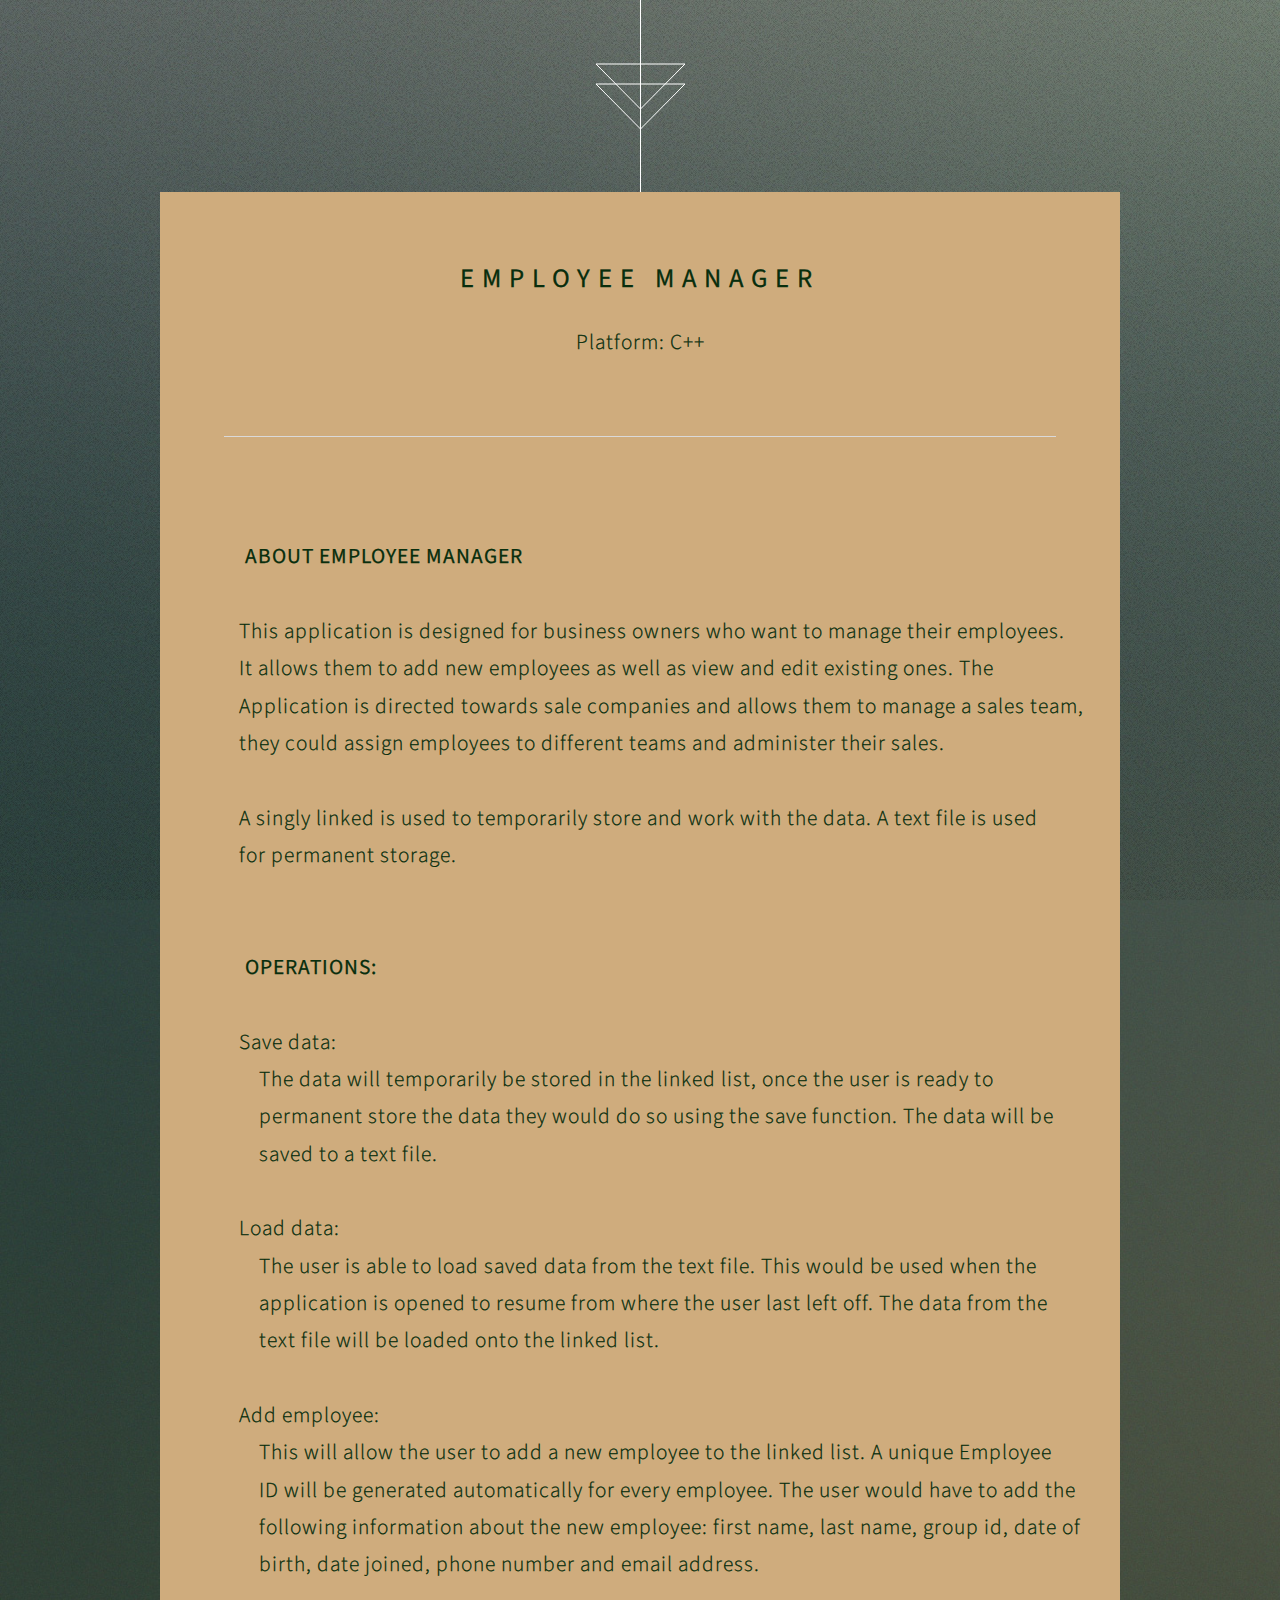
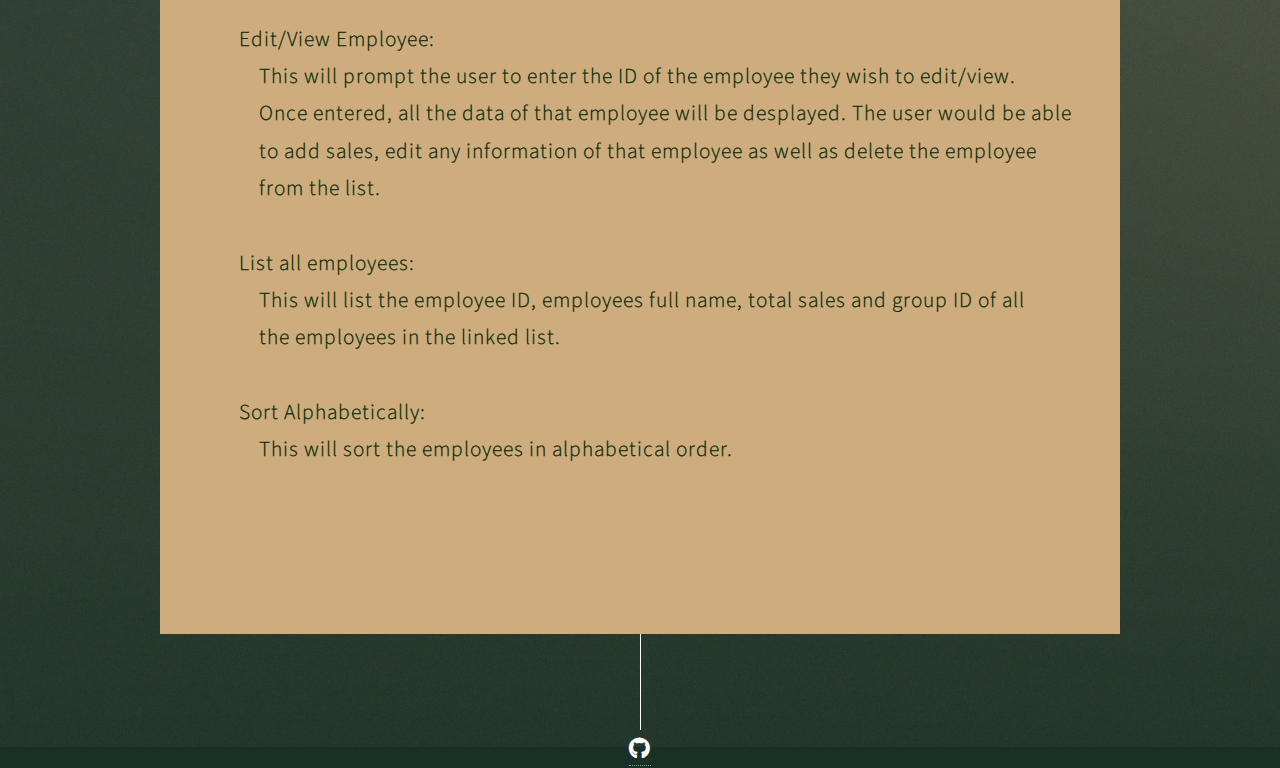
==== employeeManager.html @ 49822e74 "Add files via upload" ====
<!DOCTYPE HTML>
<!--
	Overflow by HTML5 UP
	html5up.net | @ajlkn
	Free for personal and commercial use under the CCA 3.0 license (html5up.net/license)
-->
<html>
	<head>
		<title>Zakim Javer</title>
		<meta charset="utf-8" />
		<meta name="viewport" content="width=device-width, initial-scale=1, user-scalable=no" />
		<link rel="stylesheet" href="assets/css/main.css" />
		<noscript><link rel="stylesheet" href="assets/css/noscript.css" /></noscript>
	</head>
	<body class="is-preload">

        <article class="container box style3">
            <header>
                <h2>Employee Manager</h2>
            </header>
            <section>
                <header>
                    <p>
                        Platform: C++
                    </p>
                </header>
					<hr />
            <article class="container box1 style1 right" style="margin-top: -2em;"> 
                <pre style="margin-left: -7em;">
                    <h4 style="margin-left: 5em;">About Employee Manager</h4>
                    This application is designed for business owners who want to manage their employees. 
                    It allows them to add new employees as well as view and edit existing ones. The 
                    Application is directed towards sale companies and allows them to manage a sales team, 
                    they could assign employees to different teams and administer their sales.

                    A singly linked is used to temporarily store and work with the data. A text file is used 
                    for permanent storage.

                    <h5 style="margin-left: 5em;">Operations:</h5>
                    Save data:
                        The data will temporarily be stored in the linked list, once the user is ready to 
                        permanent store the data they would do so using the save function. The data will be
                        saved to a text file. 

                    Load data:
                        The user is able to load saved data from the text file. This would be used when the
                        application is opened to resume from where the user last left off. The data from the 
                        text file will be loaded onto the linked list.

                    Add employee:
                        This will allow the user to add a new employee to the linked list. A unique Employee
                        ID will be generated automatically for every employee. The user would have to add the
                        following information about the new employee: first name, last name, group id, date of
                        birth, date joined, phone number and email address. 

                    Edit/View Employee:
                        This will prompt the user to enter the ID of the employee they wish to edit/view. 
                        Once entered, all the data of that employee will be desplayed. The user would be able
                        to add sales, edit any information of that employee as well as delete the employee 
                        from the list.
                         
                    List all employees:
                        This will list the employee ID, employees full name, total sales and group ID of all 
                        the employees in the linked list.

                    Sort Alphabetically:
                        This will sort the employees in alphabetical order.
                </pre>

            </article>
            

            
        </article>

        <section id="footer">
            <a href="https://github.com/ZakimJaver/EmployeeManager.git" class="icon brands fa-github"><span class="label">Github Link</span></a>
        </section>

        <!-- Scripts -->
			<script src="assets/js/jquery.min.js"></script>
			<script src="assets/js/jquery.scrolly.min.js"></script>
			<script src="assets/js/jquery.poptrox.min.js"></script>
			<script src="assets/js/browser.min.js"></script>
			<script src="assets/js/breakpoints.min.js"></script>
			<script src="assets/js/util.js"></script>
			<script src="assets/js/main.js"></script>
    </body>
</html>
---- assets/css/main.css ----
@import url("https://fonts.googleapis.com/css?family=Source+Sans+Pro:300,300italic,400,600");
@import url("fontawesome-all.min.css");

/*
	Overflow by HTML5 UP
	html5up.net | @ajlkn
	Free for personal and commercial use under the CCA 3.0 license (html5up.net/license)
*/

html, body, div, span, applet, object,
iframe, h1, h2, h3, h4, h5, h6, p, blockquote,
pre, a, abbr, acronym, address, big, cite,
code, del, dfn, em, img, ins, kbd, q, s, samp,
small, strike, strong, sub, sup, tt, var, b,
u, i, center, dl, dt, dd, ol, ul, li, fieldset,
form, label, legend, table, caption, tbody,
tfoot, thead, tr, th, td, article, aside,
canvas, details, embed, figure, figcaption,
footer, header, hgroup, menu, nav, output, ruby,
section, summary, time, mark, audio, video {
	margin: 0;
	padding: 0;
	border: 0;
	font-size: 80%;
	font: inherit;
	vertical-align: baseline;}

article, aside, details, figcaption, figure,
footer, header, hgroup, menu, nav, section {
	display: block;}
body {
	line-height: 1;
}

.centerImage{
	display: inline-block, block;
	margin-left: 15%;
	margin-right: 60%;
	width: 25%;
	box-align: left;
}

ol, ul {
	list-style: none;
}

blockquote, q {
	quotes: none;
}

	blockquote:before, blockquote:after, q:before, q:after {
		content: '';
		content: none;
	}

table {
	border-collapse: collapse;
	border-spacing: 0;
}

body {
	-webkit-text-size-adjust: none;
}

mark {
	background-color: transparent;
	color: inherit;
}

input::-moz-focus-inner {
	border: 0;
	padding: 0;
}

input, select, textarea {
	-moz-appearance: none;
	-webkit-appearance: none;
	-ms-appearance: none;
	appearance: none;
}

/* Basic */

	html {
		box-sizing: border-box;
	}

	*, *:before, *:after {
		box-sizing: inherit;
	}

	body {
		background-color: #183026;
		background-image: url("images/overlay.png"), url("../../images/bg.jpg");
		background-repeat: repeat, no-repeat;
		background-size: auto, cover;
		background-position: top left, center 0;
		background-attachment: fixed, fixed;
		font-family: 'Source Sans Pro', sans-serif;
		font-size: 18pt;
		line-height: 1.75em;
		font-weight: 300;
		letter-spacing: 1px;
		color: #082e0d;
		text-shadow: 0 0 0.5px rgba(58, 57, 57, 0.25);
		-webkit-text-stroke: 0.25px;
	}

		body.is-scroll {
			background-attachment: scroll, scroll;
			background-size: auto, 100% auto;
		}

		body.is-preload *, body.is-preload *:before, body.is-preload *:after {
			-moz-animation: none !important;
			-webkit-animation: none !important;
			-ms-animation: none !important;
			animation: none !important;
			-moz-transition: none !important;
			-webkit-transition: none !important;
			-ms-transition: none !important;
			transition: none !important;
		}

	input, textarea, select {
		font-family: 'Source Sans Pro', sans-serif;
		font-size: 18pt;
		line-height: 1.75em;
		font-weight: 300;
		letter-spacing: 1px;
		color: #3a3939;
		text-shadow: 0 0 0.5px rgba(58, 57, 57, 0.25);
		-webkit-text-stroke: 0.25px;
	}

	h1, h2, h3, h4, h5, h6 {
		font-weight: 400;
		text-transform: uppercase;
		line-height: 1.75em;
	}

	h1 a, h2 a, h3 a, h4 a, h5 a, h6 a {
		color: inherit;
		text-decoration: none;
	}

	h2 {
		font-size: 1.25em;
		letter-spacing: 8px;
	}

	h3 {
		font-size: 1em;
		letter-spacing: 5px;
	}

	strong, b {
		font-weight: 400;
	}

	em, i {
		font-style: italic;
	}

	a {
		-moz-transition: border-color 0.35s ease-in-out, color 0.35s ease-in-out;
		-webkit-transition: border-color 0.35s ease-in-out, color 0.35s ease-in-out;
		-ms-transition: border-color 0.35s ease-in-out, color 0.35s ease-in-out;
		transition: border-color 0.35s ease-in-out, color 0.35s ease-in-out;
		color: #35b88f;
		text-shadow: 0 0 0.5px rgba(53, 184, 143, 0.25);
		text-decoration: none;
		border-bottom: dotted 1px rgba(53, 184, 143, 0.5);
	}

		a:hover {
			border-bottom-color: rgba(53, 184, 143, 0);
		}

	sub {
		position: relative;
		top: 0.5em;
		font-size: 0.8em;
	}

	sup {
		position: relative;
		top: -0.5em;
		font-size: 0.8em;
	}

	hr {
		border: 0;
		border-top: solid 1px #dad9d9;
		margin: 2em 0 2em 0;
	}

	blockquote {
		border-left: solid 0.5em #eae9e9;
		padding: 1em 0 1em 2em;
		font-style: italic;
	}

	p, ul, ol, dl, table {
		margin-bottom: 1em;
	}

	header {
		margin-bottom: 1em;
	}

		header p {
			display: block;
			margin: 0.5em 0 0 0;
			padding: 0 0 1.5em 0;
		}

	footer {
		margin-top: 1em;
	}

	br.clear {
		clear: both;
	}

/* Container */

	.container {
		margin: 0 auto;
		max-width: 100%;
		width: 1140px;
	}

		@media screen and (max-width: 1680px) {

			.container {
				width: 960px;
			}

		}

		@media screen and (max-width: 1080px) {

			.container {
				width: 95%;
			}

		}

/* Row */

	.row {
		display: flex;
		flex-wrap: wrap;
		box-sizing: border-box;
		align-items: stretch;
	}

		.row > * {
			box-sizing: border-box;
		}

		.row.gtr-uniform > * > :last-child {
			margin-bottom: 0;
		}

		.row.aln-left {
			justify-content: flex-start;
		}

		.row.aln-center {
			justify-content: center;
		}

		.row.aln-right {
			justify-content: flex-end;
		}

		.row.aln-top {
			align-items: flex-start;
		}

		.row.aln-middle {
			align-items: center;
		}

		.row.aln-bottom {
			align-items: flex-end;
		}

		.row > .imp {
			order: -1;
		}

		.row > .col-1 {
			width: 8.33333%;
		}

		.row > .off-1 {
			margin-left: 8.33333%;
		}

		.row > .col-2 {
			width: 16.66667%;
		}

		.row > .off-2 {
			margin-left: 16.66667%;
		}

		.row > .col-3 {
			width: 25%;
		}

		.row > .off-3 {
			margin-left: 25%;
		}

		.row > .col-4 {
			width: 33.33333%;
		}

		.row > .off-4 {
			margin-left: 33.33333%;
		}

		.row > .col-5 {
			width: 41.66667%;
		}

		.row > .off-5 {
			margin-left: 41.66667%;
		}

		.row > .col-6 {
			width: 50%;
		}

		.row > .off-6 {
			margin-left: 50%;
		}

		.row > .col-7 {
			width: 58.33333%;
		}

		.row > .off-7 {
			margin-left: 58.33333%;
		}

		.row > .col-8 {
			width: 66.66667%;
		}

		.row > .off-8 {
			margin-left: 66.66667%;
		}

		.row > .col-9 {
			width: 75%;
		}

		.row > .off-9 {
			margin-left: 75%;
		}

		.row > .col-10 {
			width: 83.33333%;
		}

		.row > .off-10 {
			margin-left: 83.33333%;
		}

		.row > .col-11 {
			width: 91.66667%;
		}

		.row > .off-11 {
			margin-left: 91.66667%;
		}

		.row > .col-12 {
			width: 100%;
		}

		.row > .off-12 {
			margin-left: 100%;
		}

		.row.gtr-0 {
			margin-top: 0px;
			margin-left: 0px;
		}

			.row.gtr-0 > * {
				padding: 0px 0 0 0px;
			}

			.row.gtr-0.gtr-uniform {
				margin-top: 0px;
			}

				.row.gtr-0.gtr-uniform > * {
					padding-top: 0px;
				}

		.row.gtr-25 {
			margin-top: -10px;
			margin-left: -10px;
		}

			.row.gtr-25 > * {
				padding: 10px 0 0 10px;
			}

			.row.gtr-25.gtr-uniform {
				margin-top: -10px;
			}

				.row.gtr-25.gtr-uniform > * {
					padding-top: 10px;
				}

		.row.gtr-50 {
			margin-top: -20px;
			margin-left: -20px;
		}

			.row.gtr-50 > * {
				padding: 20px 0 0 20px;
			}

			.row.gtr-50.gtr-uniform {
				margin-top: -20px;
			}

				.row.gtr-50.gtr-uniform > * {
					padding-top: 20px;
				}

		.row {
			margin-top: -40px;
			margin-left: -40px;
		}

			.row > * {
				padding: 40px 0 0 40px;
			}

			.row.gtr-uniform {
				margin-top: -40px;
			}

				.row.gtr-uniform > * {
					padding-top: 40px;
				}

		.row.gtr-150 {
			margin-top: -60px;
			margin-left: -60px;
		}

			.row.gtr-150 > * {
				padding: 60px 0 0 60px;
			}

			.row.gtr-150.gtr-uniform {
				margin-top: -60px;
			}

				.row.gtr-150.gtr-uniform > * {
					padding-top: 60px;
				}

		.row.gtr-200 {
			margin-top: -80px;
			margin-left: -80px;
		}

			.row.gtr-200 > * {
				padding: 80px 0 0 80px;
			}

			.row.gtr-200.gtr-uniform {
				margin-top: -80px;
			}

				.row.gtr-200.gtr-uniform > * {
					padding-top: 80px;
				}

		@media screen and (max-width: 1680px) {

			.row {
				display: flex;
				flex-wrap: wrap;
				box-sizing: border-box;
				align-items: stretch;
			}

				.row > * {
					box-sizing: border-box;
				}

				.row.gtr-uniform > * > :last-child {
					margin-bottom: 0;
				}

				.row.aln-left {
					justify-content: flex-start;
				}

				.row.aln-center {
					justify-content: center;
				}

				.row.aln-right {
					justify-content: flex-end;
				}

				.row.aln-top {
					align-items: flex-start;
				}

				.row.aln-middle {
					align-items: center;
				}

				.row.aln-bottom {
					align-items: flex-end;
				}

				.row > .imp-wide {
					order: -1;
				}

				.row > .col-1-wide {
					width: 8.33333%;
				}

				.row > .off-1-wide {
					margin-left: 8.33333%;
				}

				.row > .col-2-wide {
					width: 16.66667%;
				}

				.row > .off-2-wide {
					margin-left: 16.66667%;
				}

				.row > .col-3-wide {
					width: 25%;
				}

				.row > .off-3-wide {
					margin-left: 25%;
				}

				.row > .col-4-wide {
					width: 33.33333%;
				}

				.row > .off-4-wide {
					margin-left: 33.33333%;
				}

				.row > .col-5-wide {
					width: 41.66667%;
				}

				.row > .off-5-wide {
					margin-left: 41.66667%;
				}

				.row > .col-6-wide {
					width: 50%;
				}

				.row > .off-6-wide {
					margin-left: 50%;
				}

				.row > .col-7-wide {
					width: 58.33333%;
				}

				.row > .off-7-wide {
					margin-left: 58.33333%;
				}

				.row > .col-8-wide {
					width: 66.66667%;
				}

				.row > .off-8-wide {
					margin-left: 66.66667%;
				}

				.row > .col-9-wide {
					width: 75%;
				}

				.row > .off-9-wide {
					margin-left: 75%;
				}

				.row > .col-10-wide {
					width: 83.33333%;
				}

				.row > .off-10-wide {
					margin-left: 83.33333%;
				}

				.row > .col-11-wide {
					width: 91.66667%;
				}

				.row > .off-11-wide {
					margin-left: 91.66667%;
				}

				.row > .col-12-wide {
					width: 100%;
				}

				.row > .off-12-wide {
					margin-left: 100%;
				}

				.row.gtr-0 {
					margin-top: 0px;
					margin-left: 0px;
				}

					.row.gtr-0 > * {
						padding: 0px 0 0 0px;
					}

					.row.gtr-0.gtr-uniform {
						margin-top: 0px;
					}

						.row.gtr-0.gtr-uniform > * {
							padding-top: 0px;
						}

				.row.gtr-25 {
					margin-top: -10px;
					margin-left: -10px;
				}

					.row.gtr-25 > * {
						padding: 10px 0 0 10px;
					}

					.row.gtr-25.gtr-uniform {
						margin-top: -10px;
					}

						.row.gtr-25.gtr-uniform > * {
							padding-top: 10px;
						}

				.row.gtr-50 {
					margin-top: -20px;
					margin-left: -20px;
				}

					.row.gtr-50 > * {
						padding: 20px 0 0 20px;
					}

					.row.gtr-50.gtr-uniform {
						margin-top: -20px;
					}

						.row.gtr-50.gtr-uniform > * {
							padding-top: 20px;
						}

				.row {
					margin-top: -40px;
					margin-left: -40px;
				}

					.row > * {
						padding: 40px 0 0 40px;
					}

					.row.gtr-uniform {
						margin-top: -40px;
					}

						.row.gtr-uniform > * {
							padding-top: 40px;
						}

				.row.gtr-150 {
					margin-top: -60px;
					margin-left: -60px;
				}

					.row.gtr-150 > * {
						padding: 60px 0 0 60px;
					}

					.row.gtr-150.gtr-uniform {
						margin-top: -60px;
					}

						.row.gtr-150.gtr-uniform > * {
							padding-top: 60px;
						}

				.row.gtr-200 {
					margin-top: -80px;
					margin-left: -80px;
				}

					.row.gtr-200 > * {
						padding: 80px 0 0 80px;
					}

					.row.gtr-200.gtr-uniform {
						margin-top: -80px;
					}

						.row.gtr-200.gtr-uniform > * {
							padding-top: 80px;
						}

		}

		@media screen and (max-width: 1080px) {

			.row {
				display: flex;
				flex-wrap: wrap;
				box-sizing: border-box;
				align-items: stretch;
			}

				.row > * {
					box-sizing: border-box;
				}

				.row.gtr-uniform > * > :last-child {
					margin-bottom: 0;
				}

				.row.aln-left {
					justify-content: flex-start;
				}

				.row.aln-center {
					justify-content: center;
				}

				.row.aln-right {
					justify-content: flex-end;
				}

				.row.aln-top {
					align-items: flex-start;
				}

				.row.aln-middle {
					align-items: center;
				}

				.row.aln-bottom {
					align-items: flex-end;
				}

				.row > .imp-normal {
					order: -1;
				}

				.row > .col-1-normal {
					width: 8.33333%;
				}

				.row > .off-1-normal {
					margin-left: 8.33333%;
				}

				.row > .col-2-normal {
					width: 16.66667%;
				}

				.row > .off-2-normal {
					margin-left: 16.66667%;
				}

				.row > .col-3-normal {
					width: 25%;
				}

				.row > .off-3-normal {
					margin-left: 25%;
				}

				.row > .col-4-normal {
					width: 33.33333%;
				}

				.row > .off-4-normal {
					margin-left: 33.33333%;
				}

				.row > .col-5-normal {
					width: 41.66667%;
				}

				.row > .off-5-normal {
					margin-left: 41.66667%;
				}

				.row > .col-6-normal {
					width: 50%;
				}

				.row > .off-6-normal {
					margin-left: 50%;
				}

				.row > .col-7-normal {
					width: 58.33333%;
				}

				.row > .off-7-normal {
					margin-left: 58.33333%;
				}

				.row > .col-8-normal {
					width: 66.66667%;
				}

				.row > .off-8-normal {
					margin-left: 66.66667%;
				}

				.row > .col-9-normal {
					width: 75%;
				}

				.row > .off-9-normal {
					margin-left: 75%;
				}

				.row > .col-10-normal {
					width: 83.33333%;
				}

				.row > .off-10-normal {
					margin-left: 83.33333%;
				}

				.row > .col-11-normal {
					width: 91.66667%;
				}

				.row > .off-11-normal {
					margin-left: 91.66667%;
				}

				.row > .col-12-normal {
					width: 100%;
				}

				.row > .off-12-normal {
					margin-left: 100%;
				}

				.row.gtr-0 {
					margin-top: 0px;
					margin-left: 0px;
				}

					.row.gtr-0 > * {
						padding: 0px 0 0 0px;
					}

					.row.gtr-0.gtr-uniform {
						margin-top: 0px;
					}

						.row.gtr-0.gtr-uniform > * {
							padding-top: 0px;
						}

				.row.gtr-25 {
					margin-top: -10px;
					margin-left: -10px;
				}

					.row.gtr-25 > * {
						padding: 10px 0 0 10px;
					}

					.row.gtr-25.gtr-uniform {
						margin-top: -10px;
					}

						.row.gtr-25.gtr-uniform > * {
							padding-top: 10px;
						}

				.row.gtr-50 {
					margin-top: -20px;
					margin-left: -20px;
				}

					.row.gtr-50 > * {
						padding: 20px 0 0 20px;
					}

					.row.gtr-50.gtr-uniform {
						margin-top: -20px;
					}

						.row.gtr-50.gtr-uniform > * {
							padding-top: 20px;
						}

				.row {
					margin-top: -40px;
					margin-left: -40px;
				}

					.row > * {
						padding: 40px 0 0 40px;
					}

					.row.gtr-uniform {
						margin-top: -40px;
					}

						.row.gtr-uniform > * {
							padding-top: 40px;
						}

				.row.gtr-150 {
					margin-top: -60px;
					margin-left: -60px;
				}

					.row.gtr-150 > * {
						padding: 60px 0 0 60px;
					}

					.row.gtr-150.gtr-uniform {
						margin-top: -60px;
					}

						.row.gtr-150.gtr-uniform > * {
							padding-top: 60px;
						}

				.row.gtr-200 {
					margin-top: -80px;
					margin-left: -80px;
				}

					.row.gtr-200 > * {
						padding: 80px 0 0 80px;
					}

					.row.gtr-200.gtr-uniform {
						margin-top: -80px;
					}

						.row.gtr-200.gtr-uniform > * {
							padding-top: 80px;
						}

		}

		@media screen and (max-width: 840px) {

			.row {
				display: flex;
				flex-wrap: wrap;
				box-sizing: border-box;
				align-items: stretch;
			}

				.row > * {
					box-sizing: border-box;
				}

				.row.gtr-uniform > * > :last-child {
					margin-bottom: 0;
				}

				.row.aln-left {
					justify-content: flex-start;
				}

				.row.aln-center {
					justify-content: center;
				}

				.row.aln-right {
					justify-content: flex-end;
				}

				.row.aln-top {
					align-items: flex-start;
				}

				.row.aln-middle {
					align-items: center;
				}

				.row.aln-bottom {
					align-items: flex-end;
				}

				.row > .imp-narrow {
					order: -1;
				}

				.row > .col-1-narrow {
					width: 8.33333%;
				}

				.row > .off-1-narrow {
					margin-left: 8.33333%;
				}

				.row > .col-2-narrow {
					width: 16.66667%;
				}

				.row > .off-2-narrow {
					margin-left: 16.66667%;
				}

				.row > .col-3-narrow {
					width: 25%;
				}

				.row > .off-3-narrow {
					margin-left: 25%;
				}

				.row > .col-4-narrow {
					width: 33.33333%;
				}

				.row > .off-4-narrow {
					margin-left: 33.33333%;
				}

				.row > .col-5-narrow {
					width: 41.66667%;
				}

				.row > .off-5-narrow {
					margin-left: 41.66667%;
				}

				.row > .col-6-narrow {
					width: 50%;
				}

				.row > .off-6-narrow {
					margin-left: 50%;
				}

				.row > .col-7-narrow {
					width: 58.33333%;
				}

				.row > .off-7-narrow {
					margin-left: 58.33333%;
				}

				.row > .col-8-narrow {
					width: 66.66667%;
				}

				.row > .off-8-narrow {
					margin-left: 66.66667%;
				}

				.row > .col-9-narrow {
					width: 75%;
				}

				.row > .off-9-narrow {
					margin-left: 75%;
				}

				.row > .col-10-narrow {
					width: 83.33333%;
				}

				.row > .off-10-narrow {
					margin-left: 83.33333%;
				}

				.row > .col-11-narrow {
					width: 91.66667%;
				}

				.row > .off-11-narrow {
					margin-left: 91.66667%;
				}

				.row > .col-12-narrow {
					width: 100%;
				}

				.row > .off-12-narrow {
					margin-left: 100%;
				}

				.row.gtr-0 {
					margin-top: 0px;
					margin-left: 0px;
				}

					.row.gtr-0 > * {
						padding: 0px 0 0 0px;
					}

					.row.gtr-0.gtr-uniform {
						margin-top: 0px;
					}

						.row.gtr-0.gtr-uniform > * {
							padding-top: 0px;
						}

				.row.gtr-25 {
					margin-top: -7.5px;
					margin-left: -7.5px;
				}

					.row.gtr-25 > * {
						padding: 7.5px 0 0 7.5px;
					}

					.row.gtr-25.gtr-uniform {
						margin-top: -7.5px;
					}

						.row.gtr-25.gtr-uniform > * {
							padding-top: 7.5px;
						}

				.row.gtr-50 {
					margin-top: -15px;
					margin-left: -15px;
				}

					.row.gtr-50 > * {
						padding: 15px 0 0 15px;
					}

					.row.gtr-50.gtr-uniform {
						margin-top: -15px;
					}

						.row.gtr-50.gtr-uniform > * {
							padding-top: 15px;
						}

				.row {
					margin-top: -30px;
					margin-left: -30px;
				}

					.row > * {
						padding: 30px 0 0 30px;
					}

					.row.gtr-uniform {
						margin-top: -30px;
					}

						.row.gtr-uniform > * {
							padding-top: 30px;
						}

				.row.gtr-150 {
					margin-top: -45px;
					margin-left: -45px;
				}

					.row.gtr-150 > * {
						padding: 45px 0 0 45px;
					}

					.row.gtr-150.gtr-uniform {
						margin-top: -45px;
					}

						.row.gtr-150.gtr-uniform > * {
							padding-top: 45px;
						}

				.row.gtr-200 {
					margin-top: -60px;
					margin-left: -60px;
				}

					.row.gtr-200 > * {
						padding: 60px 0 0 60px;
					}

					.row.gtr-200.gtr-uniform {
						margin-top: -60px;
					}

						.row.gtr-200.gtr-uniform > * {
							padding-top: 60px;
						}

		}

		@media screen and (max-width: 736px) {

			.row {
				display: flex;
				flex-wrap: wrap;
				box-sizing: border-box;
				align-items: stretch;
			}

				.row > * {
					box-sizing: border-box;
				}

				.row.gtr-uniform > * > :last-child {
					margin-bottom: 0;
				}

				.row.aln-left {
					justify-content: flex-start;
				}

				.row.aln-center {
					justify-content: center;
				}

				.row.aln-right {
					justify-content: flex-end;
				}

				.row.aln-top {
					align-items: flex-start;
				}

				.row.aln-middle {
					align-items: center;
				}

				.row.aln-bottom {
					align-items: flex-end;
				}

				.row > .imp-mobile {
					order: -1;
				}

				.row > .col-1-mobile {
					width: 8.33333%;
				}

				.row > .off-1-mobile {
					margin-left: 8.33333%;
				}

				.row > .col-2-mobile {
					width: 16.66667%;
				}

				.row > .off-2-mobile {
					margin-left: 16.66667%;
				}

				.row > .col-3-mobile {
					width: 25%;
				}

				.row > .off-3-mobile {
					margin-left: 25%;
				}

				.row > .col-4-mobile {
					width: 33.33333%;
				}

				.row > .off-4-mobile {
					margin-left: 33.33333%;
				}

				.row > .col-5-mobile {
					width: 41.66667%;
				}

				.row > .off-5-mobile {
					margin-left: 41.66667%;
				}

				.row > .col-6-mobile {
					width: 50%;
				}

				.row > .off-6-mobile {
					margin-left: 50%;
				}

				.row > .col-7-mobile {
					width: 58.33333%;
				}

				.row > .off-7-mobile {
					margin-left: 58.33333%;
				}

				.row > .col-8-mobile {
					width: 66.66667%;
				}

				.row > .off-8-mobile {
					margin-left: 66.66667%;
				}

				.row > .col-9-mobile {
					width: 75%;
				}

				.row > .off-9-mobile {
					margin-left: 75%;
				}

				.row > .col-10-mobile {
					width: 83.33333%;
				}

				.row > .off-10-mobile {
					margin-left: 83.33333%;
				}

				.row > .col-11-mobile {
					width: 91.66667%;
				}

				.row > .off-11-mobile {
					margin-left: 91.66667%;
				}

				.row > .col-12-mobile {
					width: 100%;
				}

				.row > .off-12-mobile {
					margin-left: 100%;
				}

				.row.gtr-0 {
					margin-top: 0px;
					margin-left: 0px;
				}

					.row.gtr-0 > * {
						padding: 0px 0 0 0px;
					}

					.row.gtr-0.gtr-uniform {
						margin-top: 0px;
					}

						.row.gtr-0.gtr-uniform > * {
							padding-top: 0px;
						}

				.row.gtr-25 {
					margin-top: -5px;
					margin-left: -5px;
				}

					.row.gtr-25 > * {
						padding: 5px 0 0 5px;
					}

					.row.gtr-25.gtr-uniform {
						margin-top: -5px;
					}

						.row.gtr-25.gtr-uniform > * {
							padding-top: 5px;
						}

				.row.gtr-50 {
					margin-top: -10px;
					margin-left: -10px;
				}

					.row.gtr-50 > * {
						padding: 10px 0 0 10px;
					}

					.row.gtr-50.gtr-uniform {
						margin-top: -10px;
					}

						.row.gtr-50.gtr-uniform > * {
							padding-top: 10px;
						}

				.row {
					margin-top: -20px;
					margin-left: -20px;
				}

					.row > * {
						padding: 20px 0 0 20px;
					}

					.row.gtr-uniform {
						margin-top: -20px;
					}

						.row.gtr-uniform > * {
							padding-top: 20px;
						}

				.row.gtr-150 {
					margin-top: -30px;
					margin-left: -30px;
				}

					.row.gtr-150 > * {
						padding: 30px 0 0 30px;
					}

					.row.gtr-150.gtr-uniform {
						margin-top: -30px;
					}

						.row.gtr-150.gtr-uniform > * {
							padding-top: 30px;
						}

				.row.gtr-200 {
					margin-top: -40px;
					margin-left: -40px;
				}

					.row.gtr-200 > * {
						padding: 40px 0 0 40px;
					}

					.row.gtr-200.gtr-uniform {
						margin-top: -40px;
					}

						.row.gtr-200.gtr-uniform > * {
							padding-top: 40px;
						}

		}

/* Sections/Article */

	section, article {
		margin-bottom: 3em;
	}

	section > :last-child,
	article > :last-child,
	section:last-child,
	article:last-child {
		margin-bottom: 0;
	}

	.row > section, .row > article {
		margin-bottom: 0;
	}

/* Image */

	.image {
		display: inline-block;
		border: 0;
	}

		.image img {
			display: block;
			width: 100%;
		}

		.image.featured {
			display: block;
			width: 100%;
			margin: 0 0 2em 0;
		}

		.image.fit {
			display: block;
			width: 100%;
		}

		

		.image.left {
			float: left;
			margin: 0 2em 2em 0;
		}

		.image.centered {
			display: block;
			margin-left: auto;
			margin-right: auto;
			width: 25%;

		}

			.image.centered img {
				display: block;
				margin-left: auto;
				margin-right: auto;
				width: 25%;
			}

/* List */

	ul {
		list-style: disc;
		padding-left: 1em;
	}

		ul li {
			padding-left: 1.5em;
			margin-top: 1.5em;
		}

			ul li:first-child {
				margin-top: 0;
			}

	ol {
		list-style: decimal;
		padding-left: 1.25em;
	}

		ol li {
			padding-left: 1.25em;
			margin-top: 1.5em;
		}

/* Icons */

	ul.icons {
		cursor: default;
		list-style: none;
		padding-left: 0;
	}

		ul.icons li {
			display: inline-block;
			padding-left: 0;
			margin-top: 0;
		}

		ul.icons a {
			display: inline-block;
			width: 2.5em;
			height: 2.5em;
			line-height: 2.5em;
			text-align: center;
			border: 0;
		}

/* Menu */

	ul.menu {
		cursor: default;
		list-style: none;
		padding-left: 0;
	}

		ul.menu li {
			display: inline-block;
			line-height: 1em;
			border-left: solid 1px #dad9d9;
			padding: 0 0 0 0.5em;
			margin: 0 0 0 0.5em;
		}

			ul.menu li:first-child {
				border-left: 0;
				padding-left: 0;
				margin-left: 0;
			}

/* Actions */

	ul.actions {
		cursor: default;
		list-style: none;
		padding-left: 0;
	}

		ul.actions li {
			display: inline-block;
			margin: 0 0 0 0.5em;
			padding-left: 0;
			margin-top: 0;
		}

			ul.actions li:first-child {
				margin-left: 0;
			}

/* Form */

	form label {
		display: block;
		margin: 0 0 0.5em 0;
	}

	form input[type="text"],
	form input[type="email"],
	form input[type="password"],
	form select,
	form textarea {
		-moz-transition: background-color 0.35s ease-in-out;
		-webkit-transition: background-color 0.35s ease-in-out;
		-ms-transition: background-color 0.35s ease-in-out;
		transition: background-color 0.35s ease-in-out;
		-webkit-appearance: none;
		display: block;
		border: 0;
		background: #f1f1f1;
		width: 100%;
		padding: 0.75em;
	}

		form input[type="text"]:focus,
		form input[type="email"]:focus,
		form input[type="password"]:focus,
		form select:focus,
		form textarea:focus {
			background-color: #f8f8f8;
		}

	form input[type="text"],
	form input[type="email"],
	form input[type="password"],
	form select {
		line-height: 1em;
	}

	form select {
		background-size: 1.25em;
		background-repeat: no-repeat;
		background-position: calc(100% - 1em) center;
		padding-right: 1.25em;
		text-overflow: ellipsis;
		background-image: url("data:image/svg+xml;charset=utf8,%3Csvg xmlns='http://www.w3.org/2000/svg' width='40' height='40' preserveAspectRatio='none' viewBox='0 0 40 40'%3E%3Cpath d='M9.4,12.3l10.4,10.4l10.4-10.4c0.2-0.2,0.5-0.4,0.9-0.4c0.3,0,0.6,0.1,0.9,0.4l3.3,3.3c0.2,0.2,0.4,0.5,0.4,0.9 c0,0.4-0.1,0.6-0.4,0.9L20.7,31.9c-0.2,0.2-0.5,0.4-0.9,0.4c-0.3,0-0.6-0.1-0.9-0.4L4.3,17.3c-0.2-0.2-0.4-0.5-0.4-0.9 c0-0.4,0.1-0.6,0.4-0.9l3.3-3.3c0.2-0.2,0.5-0.4,0.9-0.4S9.1,12.1,9.4,12.3z' fill='%235a5959' /%3E%3C/svg%3E");
	}

		form select option {
			color: #3a3939;
			background: #ffffff;
		}

		form select:focus::-ms-value {
			background-color: transparent;
		}

		form select::-ms-expand {
			display: none;
		}

	form textarea {
		min-height: 12em;
	}

	form ::-webkit-input-placeholder {
		color: #5a5959 !important;
	}

	form :-moz-placeholder {
		color: #5a5959 !important;
	}

	form ::-moz-placeholder {
		color: #5a5959 !important;
	}

	form :-ms-input-placeholder {
		color: #5a5959 !important;
	}

	form ::-moz-focus-inner {
		border: 0;
	}

	form ul.actions {
		margin-bottom: 0;
		text-align: center;
	}

/* Table */

	.table-wrapper {
		width: 100%;
		overflow-x: auto;
		-webkit-overflow-scrolling: touch;
	}

	table {
		width: 100%;
	}

		table tbody tr {
			border-top: solid 1px #eae9e9;
		}

			table tbody tr:first-child {
				border-top: 0;
			}

		table td {
			padding: 0.75em 1.25em 0.75em 1.25em;
		}

		table th {
			text-align: left;
			font-weight: 400;
			padding: 0.75em 1.25em 0.75em 1.25em;
		}

		table thead {
			background: #f5f5f5;
		}

/* Button */

	input[type="button"],
	input[type="submit"],
	input[type="reset"],
	button,
	.button {
		-moz-transition: background-color 0.35s ease-in-out, color 0.35s ease-in-out;
		-webkit-transition: background-color 0.35s ease-in-out, color 0.35s ease-in-out;
		-ms-transition: background-color 0.35s ease-in-out, color 0.35s ease-in-out;
		transition: background-color 0.35s ease-in-out, color 0.35s ease-in-out;
		-webkit-appearance: none;
		position: relative;
		display: inline-block;
		border: 0;
		background: #35b88f;
		color: #fff;
		text-shadow: 0 0 0.5px rgba(255, 255, 255, 0.25);
		cursor: pointer;
		text-decoration: none;
		outline: 0;
		padding: 1em 3em 1em 3em;
		text-align: center;
		border-radius: 3em;
		font-weight: 400;
	}

		input[type="button"]:hover,
		input[type="submit"]:hover,
		input[type="reset"]:hover,
		button:hover,
		.button:hover {
			background: #45c89f;
		}

		input[type="button"].style2,
		input[type="submit"].style2,
		input[type="reset"].style2,
		button.style2,
		.button.style2 {
			color: #3a3939;
			background: #fff;
			box-shadow: inset 0 0 0 1px #fff;
		}

			input[type="button"].style2:hover,
			input[type="submit"].style2:hover,
			input[type="reset"].style2:hover,
			button.style2:hover,
			.button.style2:hover {
				background: rgba(255, 255, 255, 0.1);
				color: #fff !important;
				text-shadow: 0 0 0.5px rgba(255, 255, 255, 0.25) !important;
			}

		input[type="button"].style3,
		input[type="submit"].style3,
		input[type="reset"].style3,
		button.style3,
		.button.style3 {
			background: none;
			color: #3a3939;
			box-shadow: inset 0 0 0 1px #dad9d9;
		}

			input[type="button"].style3:hover,
			input[type="submit"].style3:hover,
			input[type="reset"].style3:hover,
			button.style3:hover,
			.button.style3:hover {
				background: rgba(58, 57, 57, 0.025);
			}

/* Box */


	.box {
		position: relative;
		margin-top: 9em;
		margin-bottom: 0;
	}

		.box:after {
			content: '';
			display: block;
			position: absolute;
			top: -9em;
			left: 50%;
			height: 9em;
			border-left: solid 1px #fff;
		}

		.box:before {
			content: '';
			display: block;
			width: 90px;
			height: 66px;
			position: absolute;
			left: 50%;
			top: -4.5em;
			margin-left: -45px;
			margin-top: -33px;
			background: url("images/arrow.svg") no-repeat;
		}

		.box :last-child {
			margin-bottom: 0;
		}

		.box.style1 {
			background: #fff;
			padding: 3em;
		}

			.box.style1 .image {
				display: block;
				position: absolute;
				top: 0;
				width: 50%;
				height: 100%;
				background: #152E33;
				overflow: hidden;
			}

				.box.style1 .image img {
					position: absolute;
					top: 0;
					height: 100%;
					width: auto;
				}

			.box.style1 .inner > :last-child {
				margin: 0;
			}

			.box.style1.right .image {
				left: 0;
			}

				.box.style1.right .image img {
					right: 0;
				}

			.box.style1.right .inner {
				margin-left: 50%;
				padding-left: 3em;
			}

			.box.style1.right .inner2 {
				margin-left: 50%;
			}

			.box.style1.left .image {
				right: 0;
			}

				.box.style1.left .image img {
					left: 0;
				}

			.box.style1.left .inner {
				margin-right: 50%;
				padding-right: 3em;
			}

		.box.style2 {
			text-align: center;
		}

			.box.style2 header {
				display: inline-block;
				background: #fff;
				padding: 2em 3em 2em 3em;
				margin: 0;
			}

				.box.style2 header p {
					padding: 0;
				}

			.box.style2 .inner {
				position: relative;
				padding: 40px 0 0px 0;
			}

				.box.style2 .inner:after {
					content: '';
					display: block;
					position: absolute;
					top: 0;
					left: 50%;
					height: 100%;
					border-left: solid 1px #fff;
				}

				.box.style2 .inner .row {
					position: relative;
				}

					.box.style2 .inner .row:before {
						content: '';
						display: block;
						position: absolute;
						top: 50%;
						left: 20px;
						width: calc(100% - 40px);
						border-bottom: solid 1px #fff;
					}

				.box.style2 .inner .image {
					position: relative;
					z-index: 1;
					padding: 20px;
				}

		.box.style3 {
			background: rgba(207, 172, 125, 1);
			padding: 3em;
		}

			.box.style3 header {
				text-align: center;
			}

		.box.style4 {
			background: #fff;
			padding: 3em;
			margin-top: 0em
		}

/* Custom Box1 */
.box1 {
	position: relative;
	margin-top: 7em;
	margin-bottom: 0;
}

	.box1:after {
		content: '';
		display: block;
		position: absolute;
		top: -9em;
		left: 50%;
		height: 9em;
	}

	.box1:before {
		content: '';
		display: block;
		width: 90px;
		height: 66px;
		position: absolute;
		left: 50%;
		top: -4.5em;
		margin-left: -45px;
		margin-top: -33px;
	}


	.box1.style1 {
		background: rgba(207, 172, 125, 1);
		padding: 3em;
	}

		.box1.style1 .image {
			display: block;
			position: absolute;
			top: 0;
			width: 50%;
			height: 100%;
			background: #152E33;
			overflow: hidden;
		}

			.box1.style1 .image img {
				position: absolute;
				top: 0;
				height: 100%;
				width: auto;
			}

		.box1.style1 .inner > :last-child {
			margin: 0;
		}

		.box1.style1.right .image {
			left: 0;
		}

			.box1.style1.right .image img {
				right: 0;
			}

		.box1.style1.right .inner {
			margin-left: 50%;
			padding-left: 3em;
		}

		.box1.style1.right .inner2 {
			margin-left: 50%;
		}

		.box1.style1.left .image {
			right: 0;
		}

			.box1.style1.left .image img {
				left: 0;
			}

		.box1.style1.left .inner {
			margin-right: 50%;
			padding-right: 3em;
		}

	.box1.style2 {
		text-align: center;
	}

		.box1.style2 header {
			display: inline-block;
			background: #fff;
			padding: 2em 3em 2em 3em;
			margin: 0;
		}

			.box1.style2 header p {
				padding: 0;
			}

		.box1.style2 .inner {
			position: relative;
			padding: 40px 0 0px 0;
		}

			.box1.style2 .inner:after {
				content: '';
				display: block;
				position: absolute;
				top: 0;
				left: 50%;
				height: 100%;
				border-left: solid 1px #fff;
			}

			.box1.style2 .inner .row {
				position: relative;
			}

				.box1.style2 .inner .row:before {
					content: '';
					display: block;
					position: absolute;
					top: 50%;
					left: 20px;
					width: calc(100% - 40px);
					border-bottom: solid 1px #fff;
				}

			.box1.style2 .inner .image {
				position: relative;
				z-index: 1;
				padding: 20px;
			}

	.box1.style3 {
		background: #fff;
		padding: 3em;
	}

		.box1.style3 header {
			text-align: center;
		}

	.box1.style4 {
		background: #aaa;
		padding: 3em;
		margin-top: 0em
	}

/* Icons */

	.icon {
		text-decoration: none;
		text-decoration: none;
	}

		.icon:before {
			-moz-osx-font-smoothing: grayscale;
			-webkit-font-smoothing: antialiased;
			display: inline-block;
			font-style: normal;
			font-variant: normal;
			text-rendering: auto;
			line-height: 1;
			text-transform: none !important;
			font-family: 'Font Awesome 5 Free';
			font-weight: 400;
		}

		.icon:before {
			line-height: inherit;
		}

		.icon > .label {
			display: none;
		}

		.icon.solid:before {
			font-weight: 900;
		}

		.icon.brands:before {
			font-family: 'Font Awesome 5 Brands';
		}

/* Header */

	#header {
		-moz-transition: opacity 2s ease-in-out;
		-webkit-transition: opacity 2s ease-in-out;
		-ms-transition: opacity 2s ease-in-out;
		transition: opacity 2s ease-in-out;
		position: relative;
		color: #fff;
		text-shadow: 0 0 0.5px rgba(255, 255, 255, 0.25);
		text-align: center;
		margin: 0;
		padding: 14em 0 14em 0;
		cursor: default;
	}

		#header header {
			display: inline-block;
			padding: 0 0 4.5em 0;
		}

			#header header h1 {
				font-weight: 600;
				font-size: 2em;
				letter-spacing: 10px;
			}

			#header header p {
				border-top: solid 1px rgba(255, 255, 255, 0.5);
				color: rgba(255, 255, 255, 0.75);
				text-shadow: 0 0 0.5px rgba(255, 255, 255, 0.1875);
				font-size: 1em;
				text-transform: uppercase;
				letter-spacing: 3px;
				padding: 0;
				margin-top: 0.35em;
			}

				#header header p:before {
					content: '';
					display: block;
					border-top: solid 1px rgba(255, 255, 255, 0.5);
					margin: 4px 0 0.8em 0;
				}

		#header footer {
			-moz-transition: opacity 2s ease-in-out, -moz-transform 1s ease-in-out;
			-webkit-transition: opacity 2s ease-in-out, -webkit-transform 1s ease-in-out;
			-ms-transition: opacity 2s ease-in-out, -ms-transform 1s ease-in-out;
			transition: opacity 2s ease-in-out, transform 1s ease-in-out;
			-moz-transition-delay: 1.25s;
			-webkit-transition-delay: 1.25s;
			-ms-transition-delay: 1.25s;
			transition-delay: 1.25s;
			position: absolute;
			bottom: 9em;
			margin: 0;
			width: 100%;
		}

			#header footer:after {
				content: '';
				display: block;
				position: absolute;
				bottom: -9em;
				left: 50%;
				height: 9em;
				border-left: solid 1px #fff;
			}

			#header footer:before {
				content: '';
				display: block;
				width: 90px;
				height: 66px;
				position: absolute;
				left: 50%;
				bottom: -4.5em;
				margin-left: -45px;
				margin-bottom: -33px;
				background: url("images/arrow.svg") no-repeat;
			}

		body.is-preload #header {
			opacity: 0;
		}

			body.is-preload #header footer {
				-moz-transform: translateY(1em);
				-webkit-transform: translateY(1em);
				-ms-transform: translateY(1em);
				transform: translateY(1em);
				opacity: 0;
			}

/* Banner */

	#banner {
		position: relative;
		color: #fff;
		text-shadow: 0 0 0.5px rgba(255, 255, 255, 0.25);
		text-align: center;
		background: #35b88f url("images/banner.svg") bottom center no-repeat;
		padding: 5em 0 5em 0;
		margin: 0;
		background-size: 125% auto;
	}

		#banner .button {
			color: #35b882;
			text-shadow: 0 0 0.5px rgba(53, 184, 130, 0.25);
		}

		#banner header {
			margin: 0 0 2em 0;
		}

			#banner header h2 {
				font-weight: 400;
				font-size: 1.75em;
				letter-spacing: 8px;
			}

		#banner p {
			margin: 0;
		}

		#banner footer {
			margin: 2em 0 0 0;
		}

		#banner a {
			color: inherit;
			border-bottom-color: rgba(255, 255, 255, 0.5);
		}

			#banner a:hover {
				border-bottom-color: rgba(255, 255, 255, 0);
			}

/* Footer */

	#footer {
		position: relative;
		color: #fff;
		text-shadow: 0 0 0.5px rgba(255, 255, 255, 0.25);
		text-align: center;
		margin: 4.5em 0 0 0;
	}

		#footer:after {
			content: '';
			display: block;
			position: absolute;
			top: -4.5em;
			left: 50%;
			height: 4.5em;
			border-left: solid 1px #fff;
		}

		#footer a {
			color: #fff;
			text-shadow: 0 0 0.5px rgba(255, 255, 255, 0.25);
			border-bottom-color: rgba(255, 255, 255, 0.5);
		}

			#footer a:hover {
				color: #35b88f;
				text-shadow: 0 0 0.5px rgba(69, 200, 159, 0.25);
				border-bottom-color: rgba(53, 184, 143, 0.5);
			}

		#footer .icons {
			padding: 0.75em 2em 0.75em 2em;
			border-radius: 3em;
			border: solid 1px #fff;
			display: inline-block;
			margin: 0 0 3em 0;
		}

		#footer .copyright {
			margin: 0 0 9em 0;
			font-size: 0.8em;
		}

/* Poptrox */

	.poptrox-popup {
		-moz-box-sizing: content-box;
		-webkit-box-sizing: content-box;
		-ms-box-sizing: content-box;
		box-sizing: content-box;
		background: #fff;
		padding-bottom: 3em;
	}

		.poptrox-popup .loader {
			width: 48px;
			height: 48px;
			background: url("images/loader.gif");
			position: absolute;
			top: 50%;
			left: 50%;
			margin: -24px 0 0 -24px;
		}

		.poptrox-popup .caption {
			position: absolute;
			bottom: 0;
			left: 0;
			background: #fff;
			width: 100%;
			height: 3em;
			line-height: 3em;
			text-align: center;
			cursor: default;
			z-index: 1;
		}

		.poptrox-popup .nav-next,
		.poptrox-popup .nav-previous {
			-moz-transition: opacity 0.5s ease-in-out;
			-webkit-transition: opacity 0.5s ease-in-out;
			-ms-transition: opacity 0.5s ease-in-out;
			transition: opacity 0.5s ease-in-out;
			position: absolute;
			top: 0;
			width: 50%;
			height: 100%;
			opacity: 0;
			cursor: pointer;
			background: rgba(0, 0, 0, 0.01);
			-webkit-tap-highlight-color: rgba(255, 255, 255, 0);
		}

			.poptrox-popup .nav-next:before,
			.poptrox-popup .nav-previous:before {
				content: '';
				position: absolute;
				width: 96px;
				height: 64px;
				background: url("images/poptrox-nav.svg");
				top: calc(50% - 1.5em);
				margin: -32px 0 0 0;
			}

		.poptrox-popup:hover .nav-next,
		.poptrox-popup:hover .nav-previous {
			opacity: 0.5;
		}

			.poptrox-popup:hover .nav-next:hover,
			.poptrox-popup:hover .nav-previous:hover {
				opacity: 1.0;
			}

		.poptrox-popup .nav-next {
			right: 0;
		}

			.poptrox-popup .nav-next:before {
				right: 0;
			}

		.poptrox-popup .nav-previous {
			left: 0;
		}

			.poptrox-popup .nav-previous:before {
				-moz-transform: scaleX(-1);
				-webkit-transform: scaleX(-1);
				-ms-transform: scaleX(-1);
				transform: scaleX(-1);
				left: 0;
				-ms-filter: "FlipH";
				filter: FlipH;
			}

		.poptrox-popup .closer {
			-moz-transition: opacity 0.5s ease-in-out;
			-webkit-transition: opacity 0.5s ease-in-out;
			-ms-transition: opacity 0.5s ease-in-out;
			transition: opacity 0.5s ease-in-out;
			position: absolute;
			top: 0;
			right: 0;
			width: 64px;
			height: 64px;
			text-indent: -9999px;
			z-index: 2;
			opacity: 0;
			-webkit-tap-highlight-color: rgba(255, 255, 255, 0);
		}

			.poptrox-popup .closer:before {
				-moz-transition: background-color 0.5s ease-in-out;
				-webkit-transition: background-color 0.5s ease-in-out;
				-ms-transition: background-color 0.5s ease-in-out;
				transition: background-color 0.5s ease-in-out;
				content: '';
				display: block;
				position: absolute;
				right: 16px;
				top: 16px;
				width: 40px;
				height: 40px;
				border-radius: 100%;
				box-shadow: inset 0 0 0 1px #fff;
				background: rgba(255, 255, 255, 0.1) url("images/poptrox-closer.svg") center center;
				color: #fff !important;
			}

		.poptrox-popup:hover .closer {
			opacity: 0.5;
		}

			.poptrox-popup:hover .closer:hover {
				opacity: 1.0;
			}

/* Wide */

	@media screen and (max-width: 1680px) {

		/* Basic */

			body, input, textarea, select {
				font-size: 16pt;
			}

		/* Header */

			#header {
				padding: 10em 0 12em 0;
			}

	}

/* Normal */

	@media screen and (max-width: 1080px) {

		/* Banner */

			#banner {
				padding: 4em 0 4em 0;
				background-size: auto, 175% auto;
			}

		/* Header */

			#header {
				padding: 8em 0 10em 0;
			}

	}

/* Narrow */

	@media screen and (max-width: 840px) {

		/* Basic */

			body {
				background-color: #203936;
				background-image: url("images/overlay.png"), url("../../images/bg-alt.jpg");
				background-repeat: repeat, no-repeat;
				background-size: auto, 100% auto;
				background-position: top left, top center;
				background-attachment: scroll, scroll;
				font-size: 14pt;
			}

			input, textarea, select {
				font-size: 14pt;
			}

			h1, h2, h3, h4, h5, h6 {
				line-height: 1.5em;
			}

			header p {
				margin: 0.25em 0 0 0;
				padding: 0 0 0.5em 0;
			}

		/* Box */

			.box {
				position: relative;
			}

				.box section {
					margin: 0 0 2em 0;
				}

				.box.style1 {
					padding: 2.5em 2em 2.5em 2em;
				}

					.box.style1.right .inner {
						padding-left: 2em;
					}

					.box.style1.left .inner {
						padding-right: 2em;
					}

				.box.style2 header {
					padding: 2em;
				}

				.box.style2 .inner {
					position: relative;
					padding: 30px 0 0 0;
				}

				.box.style3 {
					padding: 2.5em 2em 2.5em 2em;
				}

		/* Header */

			#header {
				padding: 10em 0 12em 0;
			}

		/* Banner */

			#banner {
				padding: 3.5em;
				background-size: 200% auto;
			}

				#banner br {
					display: none;
				}

	}

/* Mobile */

	@media screen and (max-width: 736px) {

		/* Basic */

			* {
				text-shadow: none !important;
			}

			body, input, textarea, select {
				line-height: 1.5em;
				font-size: 12pt;
				letter-spacing: 0;
			}

			h2, h3, h4, h5, h6 {
				font-size: 1em;
			}

			h2 {
				font-size: 1.25em;
				letter-spacing: 4px;
			}

		/* List */

			ul li {
				padding-left: 0.5em;
			}

			ol li {
				padding-left: 0.25em;
			}

		/* Icons */

			ul.icons a {
				width: 2em;
				height: 2em;
				line-height: 2em;
			}

		/* Menu */

			ul.menu li {
				display: block;
				padding: 0;
				border: 0;
				margin: 1em 0 0 0;
			}

				ul.menu li:first-child {
					margin-top: 0;
				}

		/* Actions */

			ul.actions li {
				display: block;
				margin: 1em 0 0 0;
			}

				ul.actions li:first-child {
					margin-top: 0;
				}

		/* Button */

			input[type="button"],
			input[type="submit"],
			input[type="reset"],
			button,
			.button {
				padding: 0.75em 0 0.75em 0;
				width: 100%;
				max-width: 320px;
			}

		/* Box */

			.box {
				margin-top: 4.5em;
			}

				.box:after {
					top: -4.5em;
					height: 4.5em;
				}

				.box:before {
					width: 45px;
					height: 33px;
					top: -2.25em;
					margin-left: -22.5px;
					margin-top: -16.5px;
					background-size: 45px 33px;
				}

				.box.style1 {
					padding: 0;
					text-align: center;
				}

					.box.style1 .image {
						position: relative !important;
						left: 0 !important;
						width: 100% !important;
						height: auto !important;
					}

						.box.style1 .image img {
							position: relative;
							height: auto;
							width: 100%;
						}

					.box.style1 .inner {
						margin: 0 !important;
						padding: 2em 1.25em 2em 1.25em !important;
					}

				.box.style2 .inner .row:before {
					display: none;
				}

				.box.style2 .inner .image {
					padding: 0;
					max-width: 250px;
					margin: 0 auto 20px auto;
				}

				.box.style3 {
					padding: 2em 1.25em 2em 1.25em;
				}

		/* Header */

			#header {
				padding: 6em 0 6em 0;
			}

				#header header {
					padding-left: 2em;
					padding-right: 2em;
				}

					#header header h1 {
						font-size: 1.75em;
						letter-spacing: 6px;
					}

				#header footer {
					bottom: 4.5em;
					padding: 0 2em 0 2em;
				}

					#header footer:after {
						bottom: -4.5em;
						left: 50%;
						height: 4.5em;
					}

					#header footer:before {
						width: 45px;
						height: 33px;
						bottom: -2.25em;
						margin-left: -22.5px;
						margin-bottom: -16.5px;
						background-size: 45px 33px;
					}

		/* Banner */

			#banner {
				padding: 3em 2em 3em 2em;
				background-size: auto 150%;
			}

				#banner header {
					margin: 0 0 1em 0;
				}

					#banner header h2 {
						font-size: 1.5em;
						letter-spacing: 6px;
					}

		/* Footer */

			#footer .icons {
				padding: 0.5em 1.25em 0.5em 1.25em;
			}

			#footer .copyright {
				font-size: 1em;
				margin: 0 0 4em 0;
			}

		/* Poptrox */

			.poptrox-popup .nav-next,
			.poptrox-popup .nav-previous {
				opacity: 1.0;
			}

				.poptrox-popup .nav-next:before,
				.poptrox-popup .nav-previous:before {
					display: none;
				}

			.poptrox-popup .closer {
				opacity: 0.5;
			}

	}
---- assets/css/noscript.css ----
/*
	Overflow by HTML5 UP
	html5up.net | @ajlkn
	Free for personal and commercial use under the CCA 3.0 license (html5up.net/license)
*/

/* Header */

	body.is-preload #header {
		opacity: 1;
	}

		body.is-preload #header footer {
			-moz-transform: none;
			-webkit-transform: none;
			-ms-transform: none;
			transform: none;
			opacity: 1;
		}
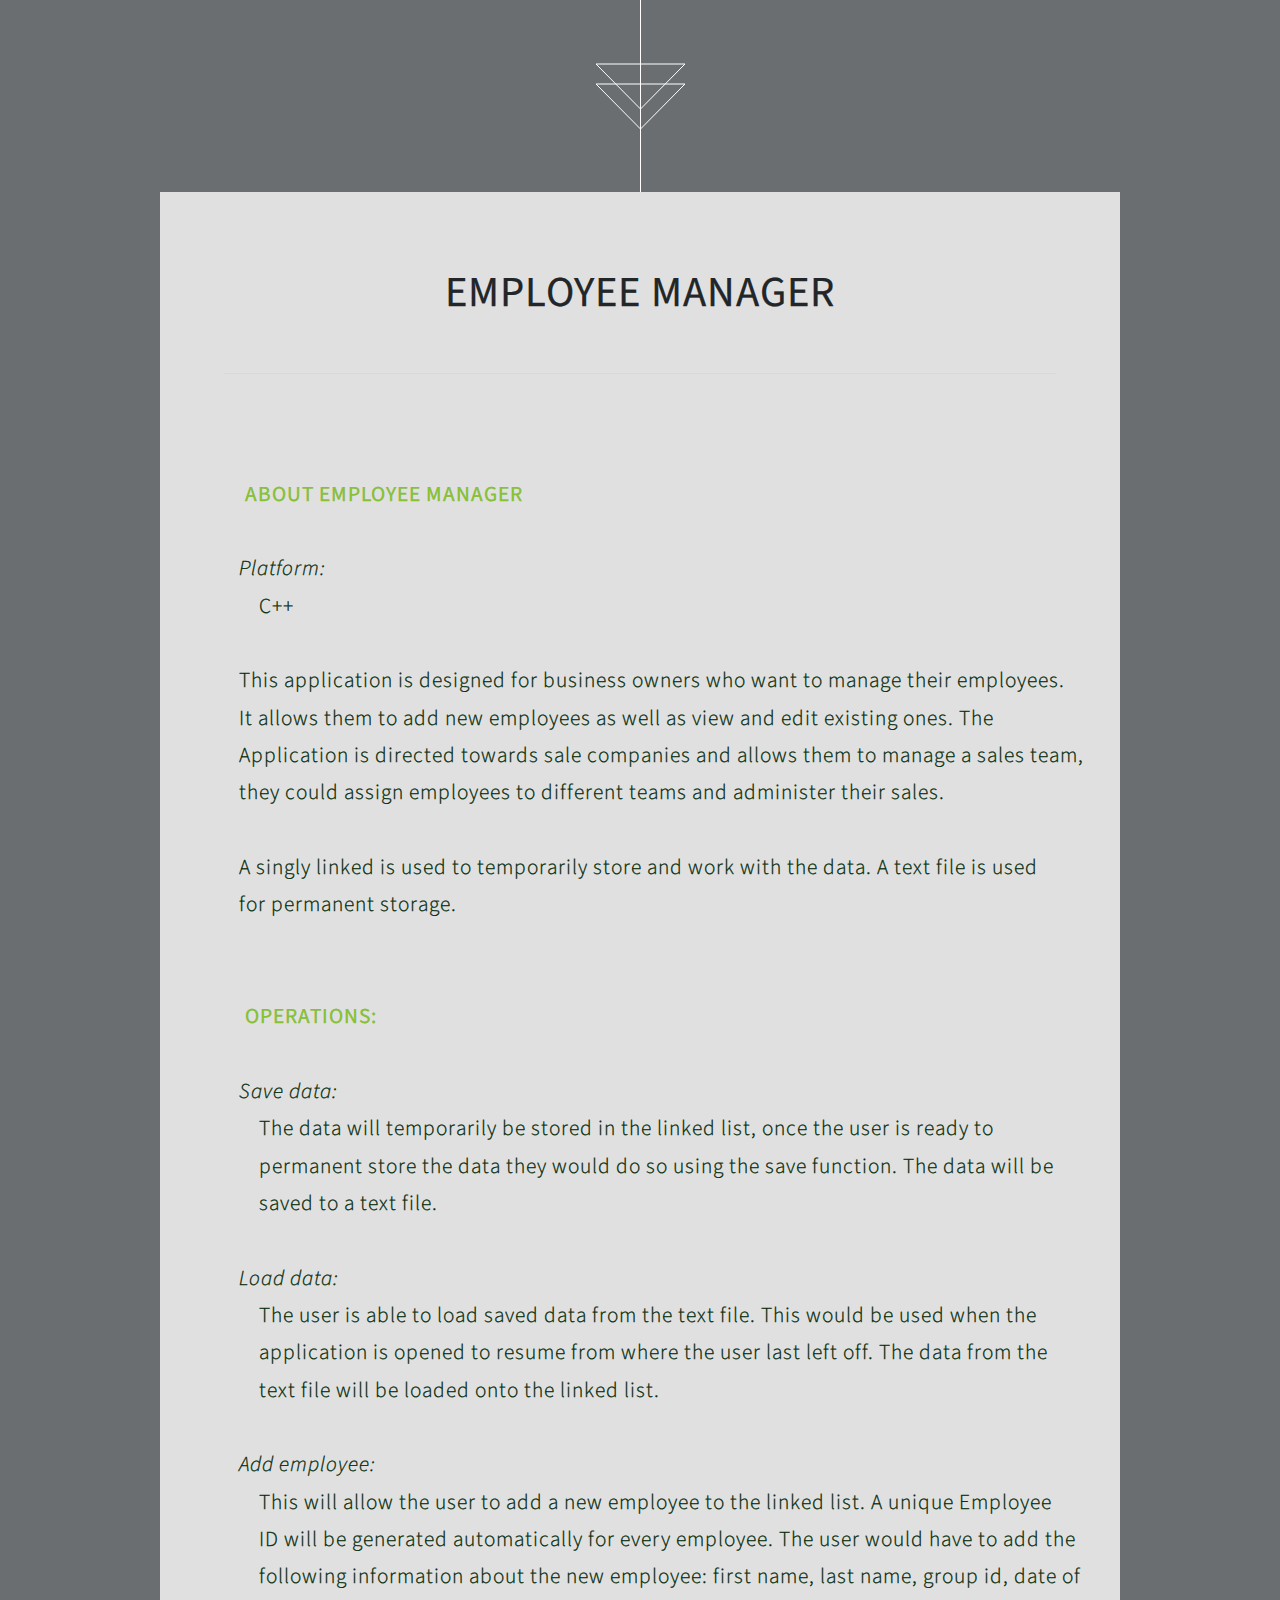
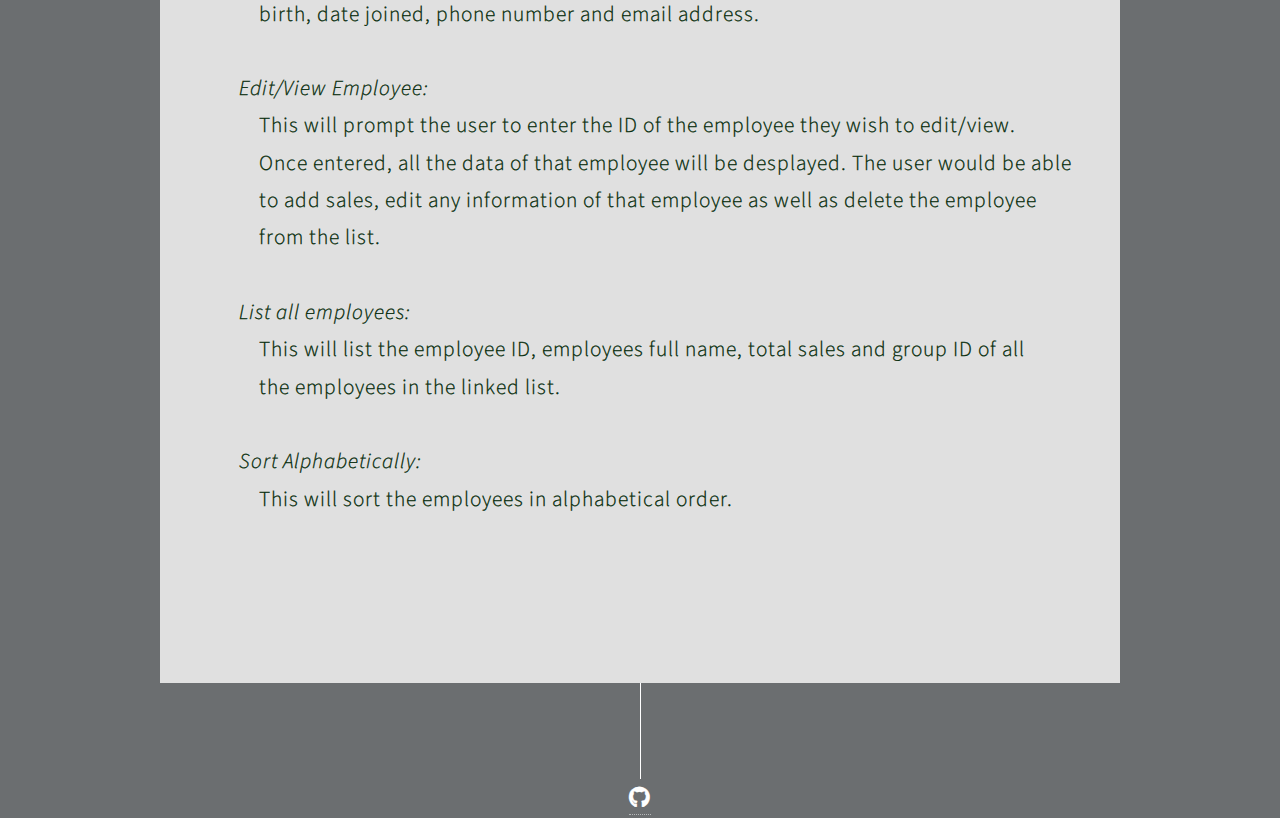
==== commit e9a63a59: "Update employeeManager.html" ====
--- a/employeeManager.html
+++ b/employeeManager.html
@@ -12,22 +12,20 @@
 		<link rel="stylesheet" href="assets/css/main.css" />
 		<noscript><link rel="stylesheet" href="assets/css/noscript.css" /></noscript>
 	</head>
-	<body class="is-preload">
+	<body class="is-preload" style="background-color: #6b6e70!important">
 
         <article class="container box style3">
             <header>
                 <h2>Employee Manager</h2>
             </header>
             <section>
-                <header>
-                    <p>
-                        Platform: C++
-                    </p>
-                </header>
 					<hr />
             <article class="container box1 style1 right" style="margin-top: -2em;"> 
                 <pre style="margin-left: -7em;">
                     <h4 style="margin-left: 5em;">About Employee Manager</h4>
+                    <i>Platform: </i>
+                        C++
+
                     This application is designed for business owners who want to manage their employees. 
                     It allows them to add new employees as well as view and edit existing ones. The 
                     Application is directed towards sale companies and allows them to manage a sales team, 
@@ -36,34 +34,34 @@
                     A singly linked is used to temporarily store and work with the data. A text file is used 
                     for permanent storage.
 
-                    <h5 style="margin-left: 5em;">Operations:</h5>
-                    Save data:
+                    <h4 style="margin-left: 5em;">Operations:</h4>
+                    <i>Save data:</i>
                         The data will temporarily be stored in the linked list, once the user is ready to 
                         permanent store the data they would do so using the save function. The data will be
                         saved to a text file. 
 
-                    Load data:
+                    <i>Load data:</i>
                         The user is able to load saved data from the text file. This would be used when the
                         application is opened to resume from where the user last left off. The data from the 
                         text file will be loaded onto the linked list.
 
-                    Add employee:
+                    <i>Add employee:</i>
                         This will allow the user to add a new employee to the linked list. A unique Employee
                         ID will be generated automatically for every employee. The user would have to add the
                         following information about the new employee: first name, last name, group id, date of
                         birth, date joined, phone number and email address. 
 
-                    Edit/View Employee:
+                    <i>Edit/View Employee:</i>
                         This will prompt the user to enter the ID of the employee they wish to edit/view. 
                         Once entered, all the data of that employee will be desplayed. The user would be able
                         to add sales, edit any information of that employee as well as delete the employee 
                         from the list.
                          
-                    List all employees:
+                    <i>List all employees:</i>
                         This will list the employee ID, employees full name, total sales and group ID of all 
                         the employees in the linked list.
 
-                    Sort Alphabetically:
+                    <i>Sort Alphabetically:</i>
                         This will sort the employees in alphabetical order.
                 </pre>
 
@@ -86,4 +84,4 @@
 			<script src="assets/js/util.js"></script>
 			<script src="assets/js/main.js"></script>
     </body>
-</html>+</html>
--- a/assets/css/main.css
+++ b/assets/css/main.css
@@ -90,8 +90,7 @@
 	}
 
 	body {
-		background-color: #183026;
-		background-image: url("images/overlay.png"), url("../../images/bg.jpg");
+		background-color: #222629;
 		background-repeat: repeat, no-repeat;
 		background-size: auto, cover;
 		background-position: top left, center 0;
@@ -137,6 +136,10 @@
 		font-weight: 400;
 		text-transform: uppercase;
 		line-height: 1.75em;
+		color: #222629;
+	}
+	h4{
+		color: #86C232;
 	}
 
 	h1 a, h2 a, h3 a, h4 a, h5 a, h6 a {
@@ -145,13 +148,16 @@
 	}
 
 	h2 {
-		font-size: 1.25em;
-		letter-spacing: 8px;
+		font-size: 2em;
 	}
 
 	h3 {
 		font-size: 1em;
 		letter-spacing: 5px;
+	}
+	h5{
+		font-size: 1.75em;
+		color: #86C232;
 	}
 
 	strong, b {
@@ -1786,8 +1792,8 @@
 		input[type="reset"].style2,
 		button.style2,
 		.button.style2 {
-			color: #3a3939;
-			background: #fff;
+			color: #ffffff;
+			background: #85c324;
 			box-shadow: inset 0 0 0 1px #fff;
 		}
 
@@ -1806,9 +1812,9 @@
 		input[type="reset"].style3,
 		button.style3,
 		.button.style3 {
-			background: none;
 			color: #3a3939;
-			box-shadow: inset 0 0 0 1px #dad9d9;
+			background: #fff;
+			box-shadow: inset 0 0 0 1px #fff;
 		}
 
 			input[type="button"].style3:hover,
@@ -1816,7 +1822,9 @@
 			input[type="reset"].style3:hover,
 			button.style3:hover,
 			.button.style3:hover {
-				background: rgba(58, 57, 57, 0.025);
+				background: rgba(255, 255, 255, 0.1);
+				color: #fff !important;
+				text-shadow: 0 0 0.5px rgba(255, 255, 255, 0.25) !important;
 			}
 
 /* Box */
@@ -1866,7 +1874,7 @@
 				top: 0;
 				width: 50%;
 				height: 100%;
-				background: #152E33;
+				background: #222629;
 				overflow: hidden;
 			}
 
@@ -1962,7 +1970,7 @@
 				}
 
 		.box.style3 {
-			background: rgba(207, 172, 125, 1);
+			background: #E0E0E0;
 			padding: 3em;
 		}
 
@@ -2006,7 +2014,7 @@
 
 
 	.box1.style1 {
-		background: rgba(207, 172, 125, 1);
+		background: #E0E0E0;
 		padding: 3em;
 	}
 
@@ -2264,14 +2272,15 @@
 		color: #fff;
 		text-shadow: 0 0 0.5px rgba(255, 255, 255, 0.25);
 		text-align: center;
-		background: #35b88f url("images/banner.svg") bottom center no-repeat;
+		background: #86C323;
 		padding: 5em 0 5em 0;
 		margin: 0;
 		background-size: 125% auto;
 	}
 
 		#banner .button {
-			color: #35b882;
+			color: #fff;
+			background-color: #222629;
 			text-shadow: 0 0 0.5px rgba(53, 184, 130, 0.25);
 		}
 
@@ -2281,8 +2290,7 @@
 
 			#banner header h2 {
 				font-weight: 400;
-				font-size: 1.75em;
-				letter-spacing: 8px;
+				font-size: 2em;
 			}
 
 		#banner p {
@@ -2300,6 +2308,7 @@
 
 			#banner a:hover {
 				border-bottom-color: rgba(255, 255, 255, 0);
+				background-color: #61892f;
 			}
 
 /* Footer */
@@ -2526,7 +2535,7 @@
 		/* Basic */
 
 			body {
-				background-color: #203936;
+				background-color: #6b6e70;
 				background-image: url("images/overlay.png"), url("../../images/bg-alt.jpg");
 				background-repeat: repeat, no-repeat;
 				background-size: auto, 100% auto;
@@ -2817,4 +2826,4 @@
 				opacity: 0.5;
 			}
 
-	}+	}
